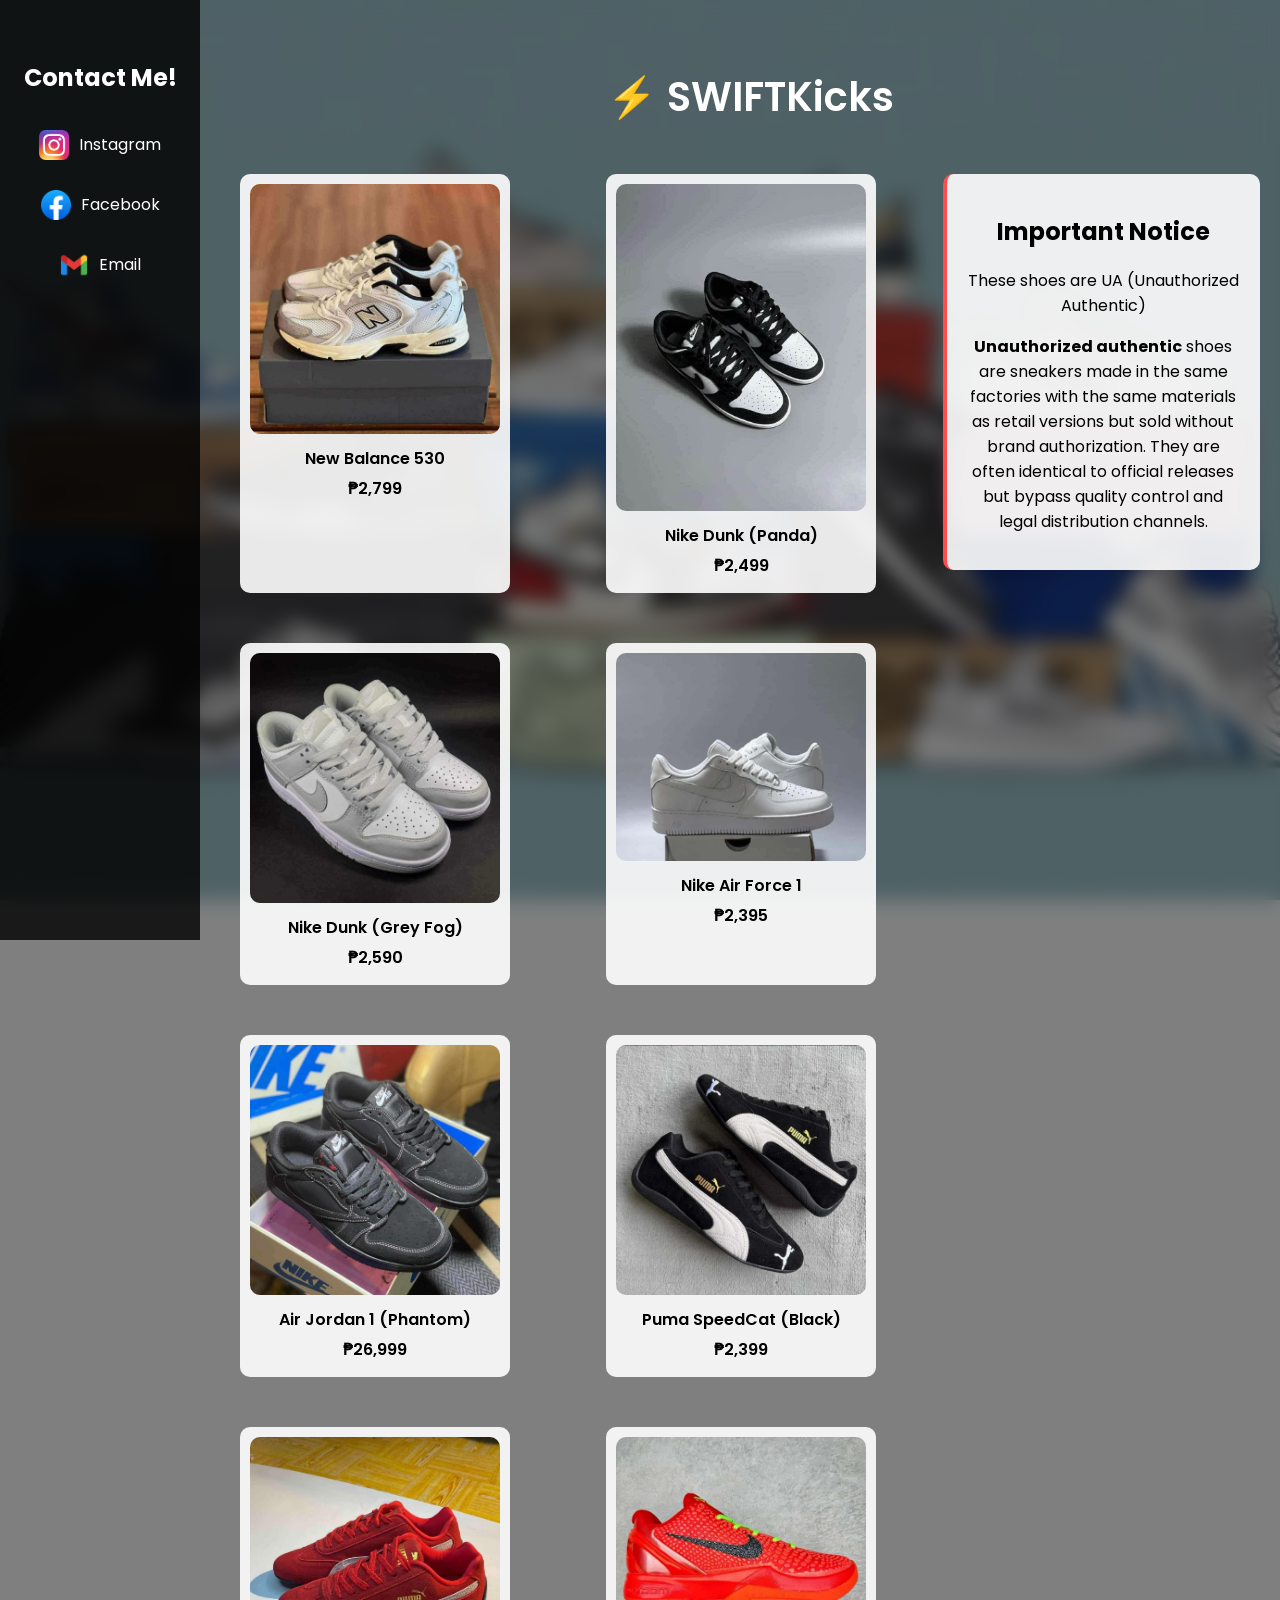
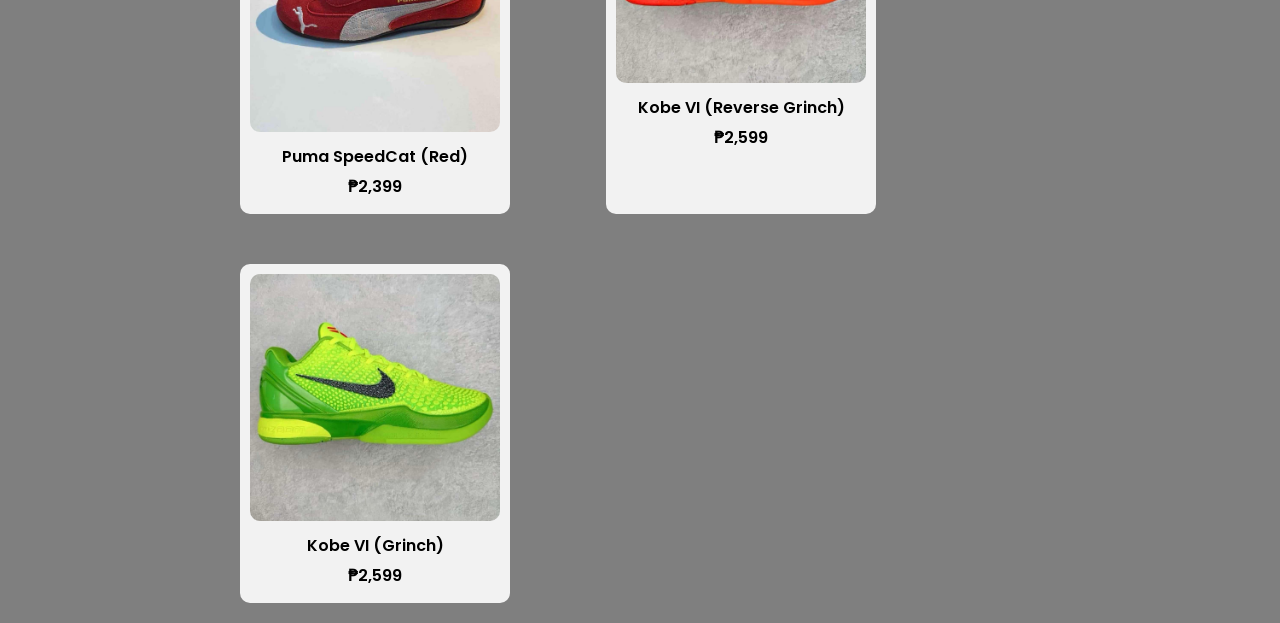
==== shoes.html @ e1399103 "Add files via upload" ====
<!DOCTYPE html>
<html lang="en">
<head>
    <meta charset="UTF-8">
    <meta name="viewport" content="width=device-width, initial-scale=1.0">
    <title>SWIFTKicks</title>
    <link rel="stylesheet" href="styles.css">
</head>
<body>

    <nav class="side-nav">
        <h1>Contact Me!</h1>
        <ul>
            <li>
                <a href="https://www.instagram.com/khenllim/" target="_blank">
                    <img src="Instagram_icon.png" alt="Instagram"> Instagram
                </a>
            </li>
            <li>
                <a href="https://www.facebook.com/nehk13" target="_blank">
                    <img src="2021_Facebook_icon.svg.webp" alt="Facebook"> Facebook
                </a>
            </li>
            <li>
                <a href="mailto:khentoy445@gmail.com">
                    <img src="gmail.png" alt="Email"> Email
                </a>
            </li>
        </ul>
    </nav>

    <div class="content">
        <header>
            <h1>⚡ SWIFTKicks</h1>
        </header>

        <main class="main-container">
            <section class="shoe-gallery">
                <div class="shoe" onclick="openImage('530.jpeg')">
                    <img src="530.jpeg" alt="New Balance 530">
                    <p>New Balance 530</p>
                    <p>₱2,799</p>
                </div>
                <div class="shoe" onclick="openImage('dunks.jpeg')">
                    <img src="dunks.jpeg" alt="Nike Dunk">
                    <p>Nike Dunk (Panda)</p>
                    <p>₱2,499</p>
                </div>
                <div class="shoe" onclick="openImage('grey.jpeg')">
                    <img src="grey.jpeg" alt="Nike Grey Fog">
                    <p>Nike Dunk (Grey Fog)</p>
                    <p>₱2,590</p>
                </div>
                <div class="shoe" onclick="openImage('af1.jpeg')">
                    <img src="af1.jpeg" alt="Air Force 1">
                    <p>Nike Air Force 1</p>
                    <p>₱2,395</p>
                </div>
                <div class="shoe" onclick="openImage('phntm.jpeg')">
                    <img src="phntm.jpeg" alt="Jordan Phantom">
                    <p>Air Jordan 1 (Phantom)</p>
                    <p>₱26,999</p>
                </div>
                <div class="shoe" onclick="openImage('scat.jpeg')">
                    <img src="scat.jpeg" alt="Puma SpeedCat Black">
                    <p>Puma SpeedCat (Black)</p>
                    <p>₱2,399</p>
                </div>
                <div class="shoe" onclick="openImage('cat.jpeg')">
                    <img src="cat.jpeg" alt="Puma SpeedCat Red">
                    <p>Puma SpeedCat (Red)</p>
                    <p>₱2,399</p>
                </div>
                <div class="shoe" onclick="openImage('rgrinch.jpeg')">
                    <img src="rgrinch.jpeg" alt="Kobe Reverse Grinch">
                    <p>Kobe VI (Reverse Grinch)</p>
                    <p>₱2,599</p>
                </div>
                <div class="shoe" onclick="openImage('grinch.jpeg')">
                    <img src="grinch.jpeg" alt="Kobe Grinch">
                    <p>Kobe VI (Grinch)</p>
                    <p>₱2,599</p>
                </div>
            </section>

            <aside class="side-note">
                <h2>Important Notice</h2>
                <p>These shoes are UA (Unauthorized Authentic)</p>
                <p><strong>Unauthorized authentic</strong> shoes are sneakers made in the same factories 
                   with the same materials as retail versions but sold without brand authorization. 
                   They are often identical to official releases 
                   but bypass quality control and legal distribution channels.</p>
            </aside>
        </main>
    </div>

    <div id="popup" class="popup" onclick="closeImage()">
        <span class="close" onclick="closeImage()">&times;</span>
        <img id="popup-img" src="" alt="">
    </div>

    <script>
        function openImage(src) {
            document.getElementById('popup-img').src = src;
            document.getElementById('popup').style.display = 'flex';
        }

        function closeImage() {
            document.getElementById('popup').style.display = 'none';
        }
    </script>

</body>
</html>
---- styles.css ----
@import url('https://fonts.googleapis.com/css2?family=Poppins:wght@300;400;600&display=swap');

body {
    font-family: 'Poppins', Arial, sans-serif;
    margin: 0;
    padding: 0;
    color: #fff;
    display: flex;
    background: url('bg.jpg') no-repeat center center fixed;
    background-size: cover;
    position: relative;
}

body::before {
    content: '';
    position: absolute;
    top: 0;
    left: 0;
    width: 100%;
    height: 100%;
    backdrop-filter: blur(10px);
    background: rgba(0, 0, 0, 0.5);
    z-index: -1;
}

.side-nav {
    width: 200px;
    height: 100vh;
    position: fixed;
    top: 0;
    left: 0;
    background: rgba(0, 0, 0, 0.8);
    padding-top: 40px;
    display: flex;
    flex-direction: column;
    align-items: center;
    overflow-y: auto;
}

.side-nav ul {
    list-style: none;
    padding: 0;
    margin: 0;
}

.side-nav ul li {
    width: 100%;
    padding: 15px 0;
    text-align: center;
}

.side-nav ul li a {
    display: flex;
    align-items: center;
    justify-content: center;
    text-decoration: none;
    color: white;
    font-size: 16px;
    transition: color 0.3s ease;
}

.side-nav ul li a:hover {
    color: #ff4d4d;
}

.side-nav ul li img {
    width: 30px;
    height: 30px;
    margin-right: 10px;
}

.content {
    margin-left: 220px;
    width: calc(100% - 220px);
    display: flex;
    flex-direction: column;
    padding: 20px;
}

header {
    text-align: center;
    padding: 20px 0;
}

header h1 {
    font-size: 2.5rem;
    font-weight: 600;
}

.main-container {
    display: flex;
    justify-content: space-between;
    align-items: flex-start;
    gap: 20px;
}

.shoe-gallery {
    display: grid;
    grid-template-columns: repeat(auto-fit, minmax(250px, 1fr));
    gap: 50px;
    width: 70%;
}

.shoe {
    background: rgba(255, 255, 255, 0.9);
    padding: 10px;
    border-radius: 10px;
    text-align: center;
    color: black;
    cursor: pointer;
    width: 100%;
    max-width: 250px;
    transition: transform 0.3s, box-shadow 0.3s;
}

.shoe:hover {
    transform: scale(1.05);
    box-shadow: 0 4px 8px rgba(0, 0, 0, 0.3);
}

.shoe img {
    width: 100%;
    border-radius: 10px;
}

.shoe p {
    margin: 5px 0;
    font-weight: 600;
}

.side-note {
    width: 28%;
    background-color: rgba(255, 255, 255, 0.9);
    color: black;
    padding: 20px;
    border-left: 4px solid #ff4d4d;
    border-radius: 10px;
    text-align: center;
    height: fit-content;
}

/* Pop-up Image */
.popup {
    display: none;
    position: fixed;
    top: 0;
    left: 0;
    width: 100%;
    height: 100%;
    background: rgba(0, 0, 0, 0.8);
    justify-content: center;
    align-items: center;
}

.popup img {
    max-width: 90%;
    max-height: 90%;
    border-radius: 10px;
}

.popup .close {
    position: absolute;
    top: 20px;
    right: 30px;
    font-size: 40px;
    color: white;
    cursor: pointer;
}

/* Responsive Design */
@media (max-width: 1024px) {
    .content {
        margin-left: 180px;
        width: calc(100% - 180px);
    }

    .side-note {
        width: 100%;
    }

    .main-container {
        flex-direction: column;
        align-items: center;
    }

    .shoe-gallery {
        width: 100%;
        grid-template-columns: repeat(auto-fit, minmax(200px, 1fr));
    }
}

@media (max-width: 768px) {
    .side-nav {
        width: 100%;
        height: auto;
        position: relative;
        flex-direction: row;
        justify-content: center;
        padding: 10px 0;
    }

    .side-nav ul {
        display: flex;
        gap: 10px;
    }

    .side-nav ul li {
        padding: 10px;
    }

    .content {
        margin-left: 0;
        width: 100%;
    }

    .shoe-gallery {
        grid-template-columns: repeat(auto-fit, minmax(180px, 1fr));
    }
}

@media (max-width: 480px) {
    .side-nav ul {
        flex-direction: column;
        align-items: center;
    }

    .side-nav ul li {
        padding: 5px;
    }

    .shoe-gallery {
        grid-template-columns: repeat(auto-fit, minmax(150px, 1fr));
    }

    .popup img {
        max-width: 95%;
        max-height: 95%;
    }
}
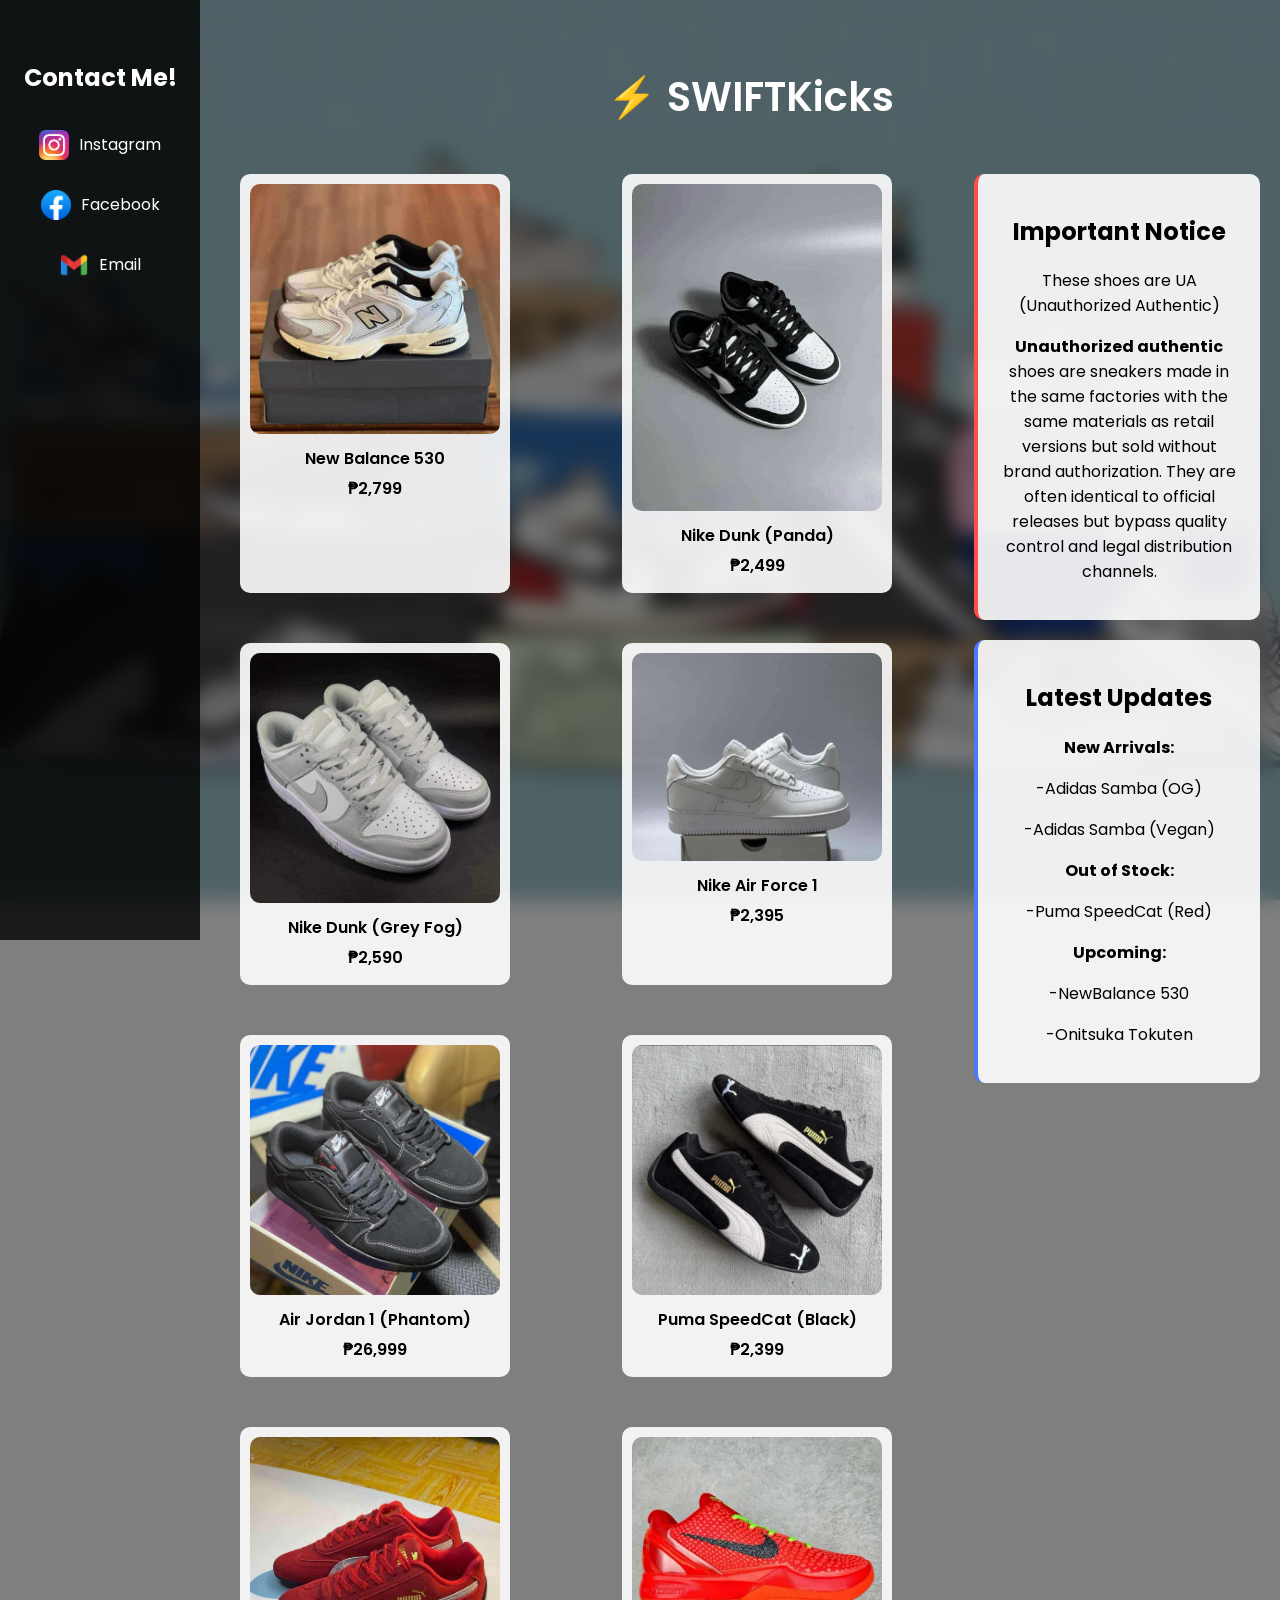
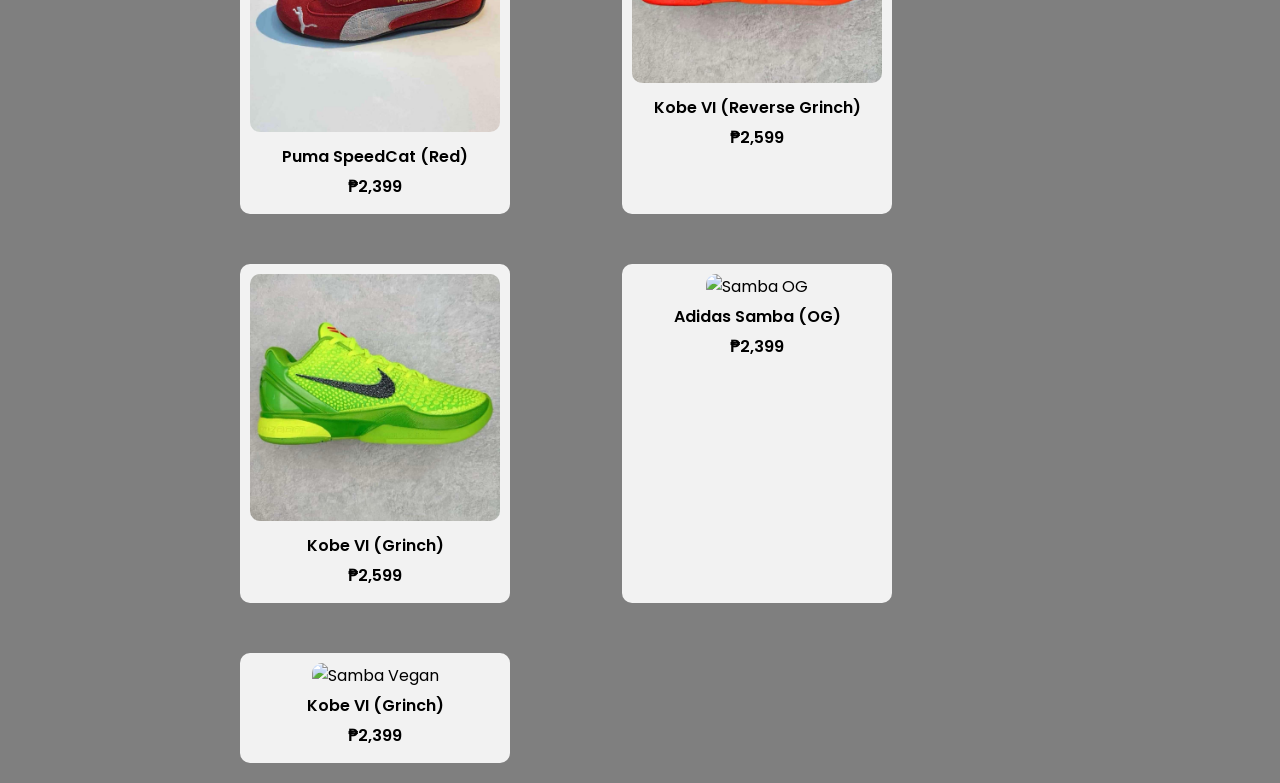
==== commit 3f474175: "Update shoes.html" ====
--- a/shoes.html
+++ b/shoes.html
@@ -81,16 +81,40 @@
                     <p>Kobe VI (Grinch)</p>
                     <p>₱2,599</p>
                 </div>
+                <div class="shoe" onclick="openImage('smbaog.jpg')">
+                    <img src="smbaog.jpg" alt="Samba OG">
+                    <p>Adidas Samba (OG)</p>
+                    <p>₱2,399</p>
+                </div>
+                <div class="shoe" onclick="openImage('smbavgn.jpeg')">
+                    <img src="smbavgn.jpeg" alt="Samba Vegan">
+                    <p>Kobe VI (Grinch)</p>
+                    <p>₱2,399</p>
+                </div>
             </section>
 
-            <aside class="side-note">
-                <h2>Important Notice</h2>
-                <p>These shoes are UA (Unauthorized Authentic)</p>
-                <p><strong>Unauthorized authentic</strong> shoes are sneakers made in the same factories 
-                   with the same materials as retail versions but sold without brand authorization. 
-                   They are often identical to official releases 
-                   but bypass quality control and legal distribution channels.</p>
-            </aside>
+            <div class="info-container">
+                <aside class="side-note">
+                    <h2>Important Notice</h2>
+                    <p>These shoes are UA (Unauthorized Authentic)</p>
+                    <p><strong>Unauthorized authentic</strong> shoes are sneakers made in the same factories 
+                       with the same materials as retail versions but sold without brand authorization. 
+                       They are often identical to official releases 
+                       but bypass quality control and legal distribution channels.</p>
+                </aside>
+
+                <aside class="updates">
+                    <h2>Latest Updates</h2>
+                    <p><strong>New Arrivals:</strong></p>
+                    <p>-Adidas Samba (OG)</p>
+                    <p>-Adidas Samba (Vegan)</p>
+                    <p><strong>Out of Stock:</strong></p>
+                    <p>-Puma SpeedCat (Red)</p>
+                    <p><strong>Upcoming:</strong> </p>
+                    <p>-NewBalance 530</p>
+                    <p>-Onitsuka Tokuten</p>
+                </aside>
+            </div>
         </main>
     </div>
 
--- a/styles.css
+++ b/styles.css
@@ -128,8 +128,16 @@
     font-weight: 600;
 }
 
+
+.info-container {
+    width: 28%;
+    display: flex;
+    flex-direction: column;
+    gap: 20px;
+}
+
+
 .side-note {
-    width: 28%;
     background-color: rgba(255, 255, 255, 0.9);
     color: black;
     padding: 20px;
@@ -139,7 +147,18 @@
     height: fit-content;
 }
 
-/* Pop-up Image */
+
+.updates {
+    background-color: rgba(255, 255, 255, 0.9);
+    color: black;
+    padding: 20px;
+    border-left: 4px solid #4d79ff;
+    border-radius: 10px;
+    text-align: center;
+    height: fit-content;
+}
+
+
 .popup {
     display: none;
     position: fixed;
@@ -150,6 +169,7 @@
     background: rgba(0, 0, 0, 0.8);
     justify-content: center;
     align-items: center;
+    z-index: 1000;
 }
 
 .popup img {
@@ -158,7 +178,7 @@
     border-radius: 10px;
 }
 
-.popup .close {
+.close {
     position: absolute;
     top: 20px;
     right: 30px;
@@ -167,25 +187,15 @@
     cursor: pointer;
 }
 
-/* Responsive Design */
+
 @media (max-width: 1024px) {
     .content {
         margin-left: 180px;
         width: calc(100% - 180px);
     }
 
-    .side-note {
-        width: 100%;
-    }
-
-    .main-container {
-        flex-direction: column;
-        align-items: center;
-    }
-
-    .shoe-gallery {
-        width: 100%;
-        grid-template-columns: repeat(auto-fit, minmax(200px, 1fr));
+    .info-container {
+        width: 100%;
     }
 }
 
@@ -204,17 +214,22 @@
         gap: 10px;
     }
 
-    .side-nav ul li {
-        padding: 10px;
-    }
-
     .content {
         margin-left: 0;
         width: 100%;
     }
 
+    .main-container {
+        flex-direction: column;
+        align-items: center;
+    }
+
     .shoe-gallery {
-        grid-template-columns: repeat(auto-fit, minmax(180px, 1fr));
+        width: 100%;
+    }
+
+    .info-container {
+        width: 100%;
     }
 }
 
@@ -224,16 +239,7 @@
         align-items: center;
     }
 
-    .side-nav ul li {
-        padding: 5px;
-    }
-
     .shoe-gallery {
-        grid-template-columns: repeat(auto-fit, minmax(150px, 1fr));
-    }
-
-    .popup img {
-        max-width: 95%;
-        max-height: 95%;
-    }
-}
+        grid-template-columns: repeat(auto-fit, minmax(200px, 1fr));
+    }
+}
